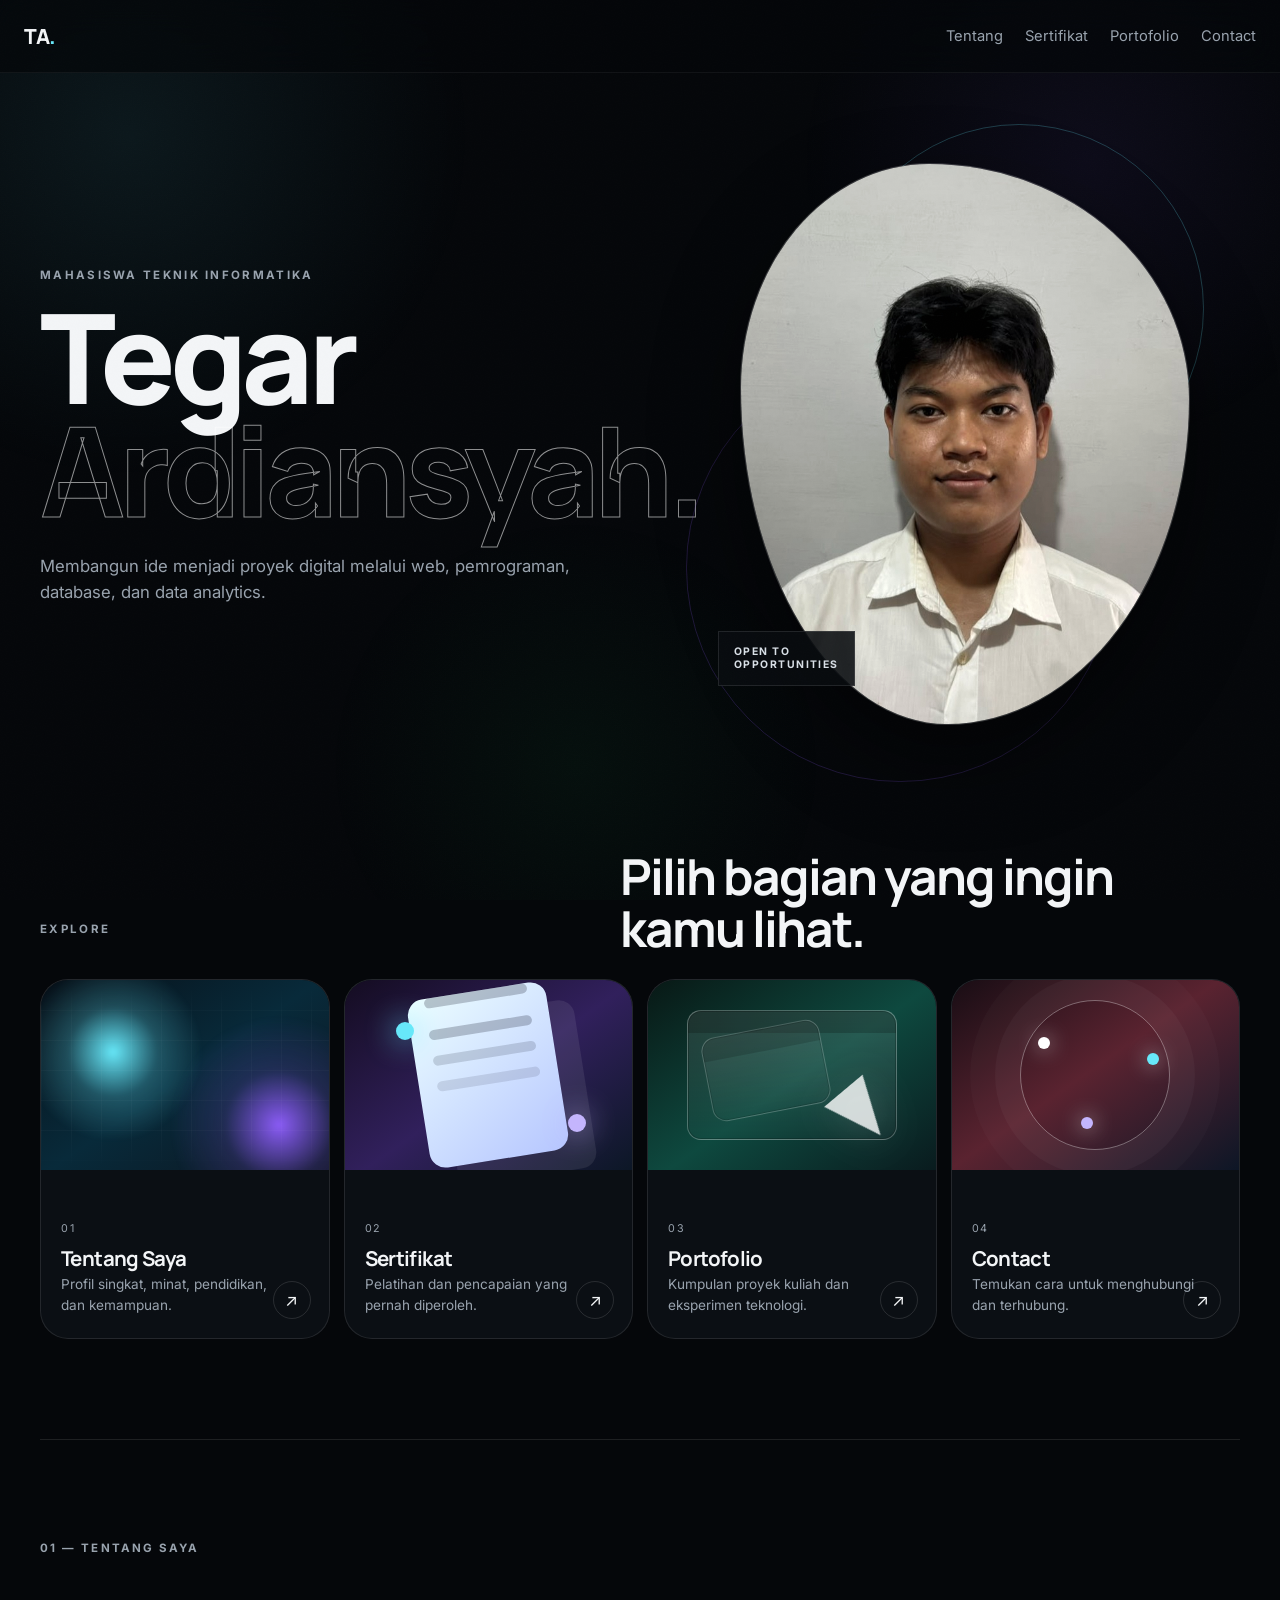
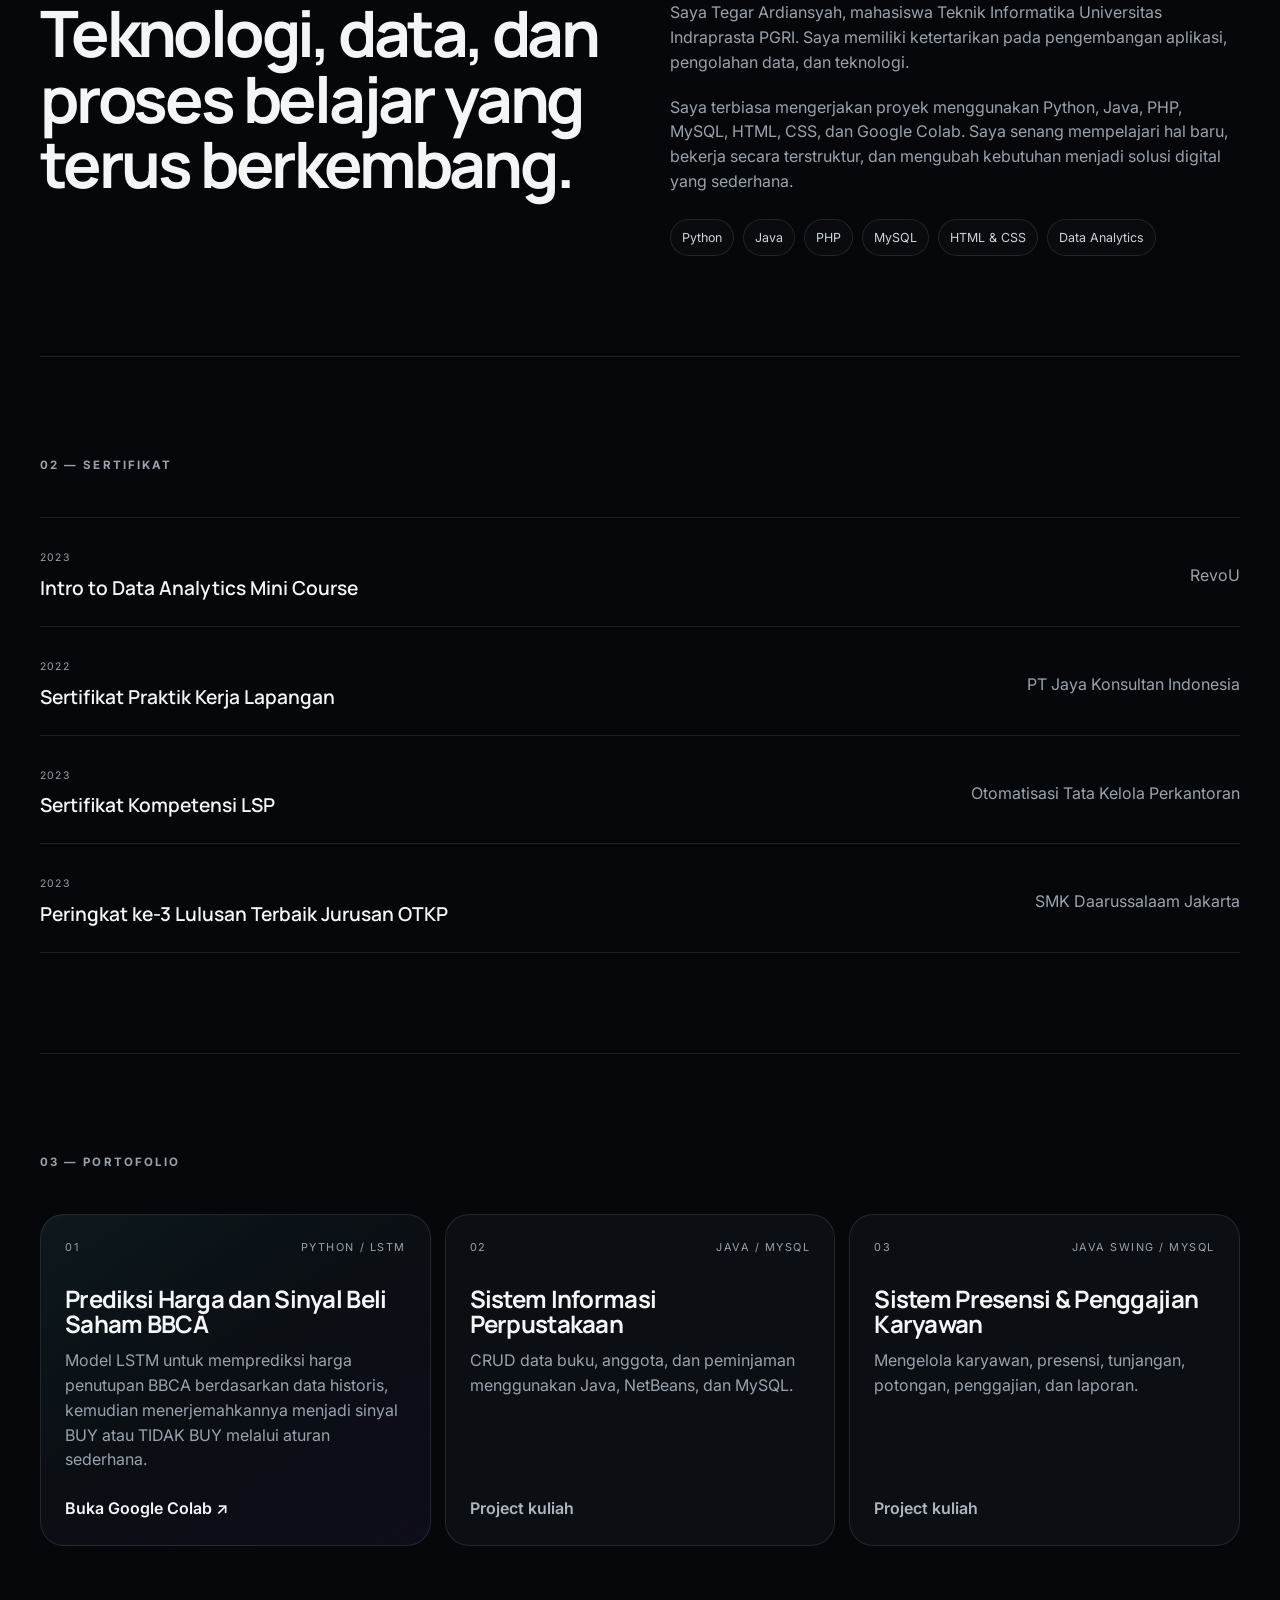
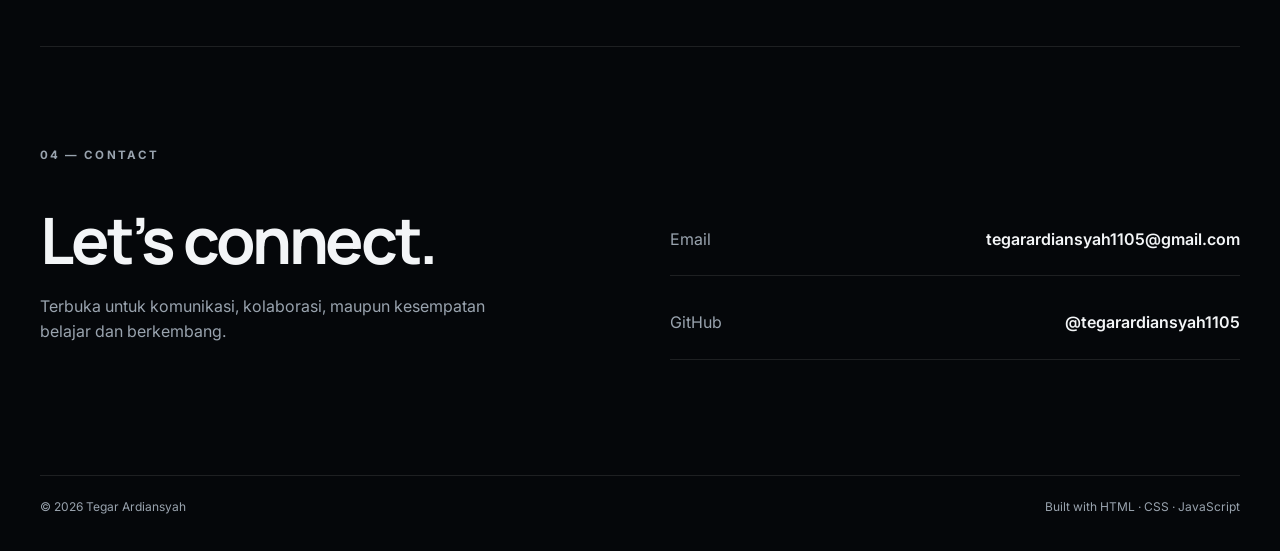
==== index.html @ 15156c23 "Portfolio website" ====
<!DOCTYPE html>
<html lang="id">
<head>
  <meta charset="UTF-8" />
  <meta name="viewport" content="width=device-width, initial-scale=1.0" />
  <meta name="description" content="Portfolio pribadi Tegar Ardiansyah — Mahasiswa Teknik Informatika." />
  <title>Portfolio Tegar Ardiansyah </title>
  <link rel="preconnect" href="https://fonts.googleapis.com">
  <link rel="preconnect" href="https://fonts.gstatic.com" crossorigin>
  <link href="https://fonts.googleapis.com/css2?family=Inter:wght@400;500;600;700&family=Manrope:wght@500;600;700;800&display=swap" rel="stylesheet">
  <link rel="stylesheet" href="style.css" />
</head>
<body>
  <div class="noise" aria-hidden="true"></div>

  <header class="site-header">
    <a class="brand" href="#home">TA<span>.</span></a>
    <nav class="top-nav" aria-label="Navigasi utama">
      <a href="#about">Tentang</a>
      <a href="#certificates">Sertifikat</a>
      <a href="#portfolio">Portofolio</a>
      <a href="#contact">Contact</a>
    </nav>
  </header>

  <main id="home">
    <section class="hero section-shell">
      <div class="hero-copy">
        <p class="eyebrow">MAHASISWA TEKNIK INFORMATIKA</p>
        <h1>Tegar<br><span>Ardiansyah.</span></h1>
        <p class="hero-text">
          Membangun ide menjadi proyek digital melalui web, pemrograman, database,
          dan data analytics.
        </p>
      </div>

      <div class="hero-portrait-wrap">
        <div class="hero-ring ring-one"></div>
        <div class="hero-ring ring-two"></div>
        <div class="hero-portrait">
          <img src="assets/profile.jpg" alt="Foto Tegar Ardiansyah" />
        </div>
        <div class="hero-tag">OPEN TO<br>OPPORTUNITIES</div>
      </div>
    </section>

    <section class="menu-section section-shell" aria-label="Menu portfolio">
      <div class="section-intro">
        <p class="eyebrow">EXPLORE</p>
        <h2>Pilih bagian yang ingin kamu lihat.</h2>
      </div>

      <div class="menu-grid">
        <a class="menu-card card-about" href="#about">
          <div class="card-art art-about" aria-hidden="true">
            <div class="orb orb-a"></div><div class="orb orb-b"></div><div class="grid-lines"></div>
          </div>
          <div class="menu-card-content">
            <span class="menu-index">01</span>
            <h3>Tentang Saya</h3>
            <p>Profil singkat, minat, pendidikan, dan kemampuan.</p>
            <span class="card-arrow">↗</span>
          </div>
        </a>

        <a class="menu-card card-certs" href="#certificates">
          <div class="card-art art-certs" aria-hidden="true">
            <div class="paper"></div><div class="spark spark-1"></div><div class="spark spark-2"></div>
          </div>
          <div class="menu-card-content">
            <span class="menu-index">02</span>
            <h3>Sertifikat</h3>
            <p>Pelatihan dan pencapaian yang pernah diperoleh.</p>
            <span class="card-arrow">↗</span>
          </div>
        </a>

        <a class="menu-card card-projects" href="#portfolio">
          <div class="card-art art-projects" aria-hidden="true">
            <div class="window"></div><div class="window window-small"></div><div class="cursor-shape"></div>
          </div>
          <div class="menu-card-content">
            <span class="menu-index">03</span>
            <h3>Portofolio</h3>
            <p>Kumpulan proyek kuliah dan eksperimen teknologi.</p>
            <span class="card-arrow">↗</span>
          </div>
        </a>

        <a class="menu-card card-contact" href="#contact">
          <div class="card-art art-contact" aria-hidden="true">
            <div class="pulse"></div><div class="mini-dot dot-1"></div><div class="mini-dot dot-2"></div><div class="mini-dot dot-3"></div>
          </div>
          <div class="menu-card-content">
            <span class="menu-index">04</span>
            <h3>Contact</h3>
            <p>Temukan cara untuk menghubungi dan terhubung.</p>
            <span class="card-arrow">↗</span>
          </div>
        </a>
      </div>
    </section>

    <section id="about" class="content-section section-shell">
      <div class="section-label">01 — TENTANG SAYA</div>
      <div class="two-col">
        <div>
          <h2>Teknologi, data, dan proses belajar yang terus berkembang.</h2>
        </div>
        <div class="content-text">
          <p>
            Saya Tegar Ardiansyah, mahasiswa Teknik Informatika Universitas Indraprasta PGRI.
            Saya memiliki ketertarikan pada pengembangan aplikasi, pengolahan data, dan teknologi.
          </p>
          <p>
            Saya terbiasa mengerjakan proyek menggunakan Python, Java, PHP, MySQL, HTML, CSS,
            dan Google Colab. Saya senang mempelajari hal baru, bekerja secara terstruktur,
            dan mengubah kebutuhan menjadi solusi digital yang sederhana.
          </p>
          <div class="skill-pills">
            <span>Python</span><span>Java</span><span>PHP</span><span>MySQL</span><span>HTML & CSS</span><span>Data Analytics</span>
          </div>
        </div>
      </div>
    </section>

    <section id="certificates" class="content-section section-shell">
      <div class="section-label">02 — SERTIFIKAT</div>
      <div class="certificate-list">
        <article class="certificate-item">
          <div><span class="mini-label">2023</span><h3>Intro to Data Analytics Mini Course</h3></div>
          <p>RevoU</p>
        </article>
        <article class="certificate-item">
          <div><span class="mini-label">2022</span><h3>Sertifikat Praktik Kerja Lapangan</h3></div>
          <p>PT Jaya Konsultan Indonesia</p>
        </article>
        <article class="certificate-item">
          <div><span class="mini-label">2023</span><h3>Sertifikat Kompetensi LSP</h3></div>
          <p>Otomatisasi Tata Kelola Perkantoran</p>
        </article>
        <article class="certificate-item">
          <div><span class="mini-label">2023</span><h3>Peringkat ke-3 Lulusan Terbaik Jurusan OTKP</h3></div>
          <p>SMK Daarussalaam Jakarta</p>
        </article>
      </div>
    </section>

    <section id="portfolio" class="content-section section-shell">
      <div class="section-label">03 — PORTOFOLIO</div>
      <div class="project-grid">
        <article class="project-card featured">
          <div class="project-topline"><span>01</span><span>PYTHON / LSTM</span></div>
          <h3>Prediksi Harga dan Sinyal Beli Saham BBCA</h3>
          <p>
            Model LSTM untuk memprediksi harga penutupan BBCA berdasarkan data historis,
            kemudian menerjemahkannya menjadi sinyal BUY atau TIDAK BUY melalui aturan sederhana.
          </p>
          <a class="project-link" href="https://colab.research.google.com/drive/17R1XZGJCWQVvDZsjvyKU3YsIcNLMNIYA?authuser=1" target="_blank" rel="noopener">Buka Google Colab ↗</a>
        </article>

        <article class="project-card">
          <div class="project-topline"><span>02</span><span>JAVA / MYSQL</span></div>
          <h3>Sistem Informasi Perpustakaan</h3>
          <p>CRUD data buku, anggota, dan peminjaman menggunakan Java, NetBeans, dan MySQL.</p>
          <span class="project-link muted">Project kuliah</span>
        </article>

        <article class="project-card">
          <div class="project-topline"><span>03</span><span>JAVA SWING / MYSQL</span></div>
          <h3>Sistem Presensi & Penggajian Karyawan</h3>
          <p>Mengelola karyawan, presensi, tunjangan, potongan, penggajian, dan laporan.</p>
          <span class="project-link muted">Project kuliah</span>
        </article>
      </div>
    </section>

    <section id="contact" class="content-section contact-section section-shell">
      <div class="section-label">04 — CONTACT</div>
      <div class="contact-layout">
        <div>
          <h2>Let’s connect.</h2>
          <p class="contact-note">Terbuka untuk komunikasi, kolaborasi, maupun kesempatan belajar dan berkembang.</p>
        </div>
        <div class="contact-links">
          <a href="mailto:tegarardiansyah1105@gmail.com">
            <span>Email</span><strong>tegarardiansyah1105@gmail.com</strong>
          </a>
          <a href="https://github.com/tegarardiansyah1105" target="_blank" rel="noopener">
            <span>GitHub</span><strong>@tegarardiansyah1105</strong>
          </a>
        </div>
      </div>
    </section>
  </main>

  <footer class="site-footer section-shell">
    <span>© <span id="year"></span> Tegar Ardiansyah</span>
    <span>Built with HTML · CSS · JavaScript</span>
  </footer>

  <script src="script.js"></script>
</body>
</html>
---- style.css ----
:root {
  --bg: #05070a;
  --panel: #0b0f14;
  --panel-2: #10151c;
  --text: #f3f5f7;
  --muted: #99a3ae;
  --line: rgba(255,255,255,.10);
  --accent: #67e8f9;
  --accent-2: #8b5cf6;
  --accent-3: #22c55e;
  --max: 1200px;
  --radius: 28px;
}

* { box-sizing: border-box; }
html { scroll-behavior: smooth; }
body {
  margin: 0;
  font-family: Inter, system-ui, sans-serif;
  background: var(--bg);
  color: var(--text);
  line-height: 1.55;
}
a { color: inherit; text-decoration: none; }
img { max-width: 100%; display: block; }

body::before {
  content: "";
  position: fixed;
  inset: 0;
  pointer-events: none;
  background:
    radial-gradient(circle at 10% 15%, rgba(103,232,249,.08), transparent 25%),
    radial-gradient(circle at 85% 18%, rgba(139,92,246,.07), transparent 22%),
    radial-gradient(circle at 45% 85%, rgba(34,197,94,.05), transparent 24%);
  z-index: -2;
}
.noise { position: fixed; inset: 0; pointer-events:none; opacity:.025; z-index:999; background-image:url("data:image/svg+xml,%3Csvg xmlns='http://www.w3.org/2000/svg' width='180' height='180' viewBox='0 0 180 180'%3E%3Cfilter id='n'%3E%3CfeTurbulence type='fractalNoise' baseFrequency='.9' numOctaves='2' stitchTiles='stitch'/%3E%3C/filter%3E%3Crect width='100%25' height='100%25' filter='url(%23n)' opacity='.55'/%3E%3C/svg%3E"); }

.section-shell { width: min(var(--max), calc(100% - 48px)); margin: 0 auto; }
.site-header {
  position: sticky; top: 0; z-index: 50;
  display:flex; justify-content:space-between; align-items:center;
  padding: 20px 24px;
  background: rgba(5,7,10,.72); backdrop-filter: blur(18px);
  border-bottom: 1px solid rgba(255,255,255,.05);
}
.brand { font-family: Manrope, sans-serif; font-size: 1.3rem; font-weight: 800; letter-spacing: -.04em; }
.brand span { color: var(--accent); }
.top-nav { display:flex; gap: 22px; }
.top-nav a { color: var(--muted); font-size: .92rem; transition: color .25s ease; }
.top-nav a:hover { color: var(--text); }

.hero { min-height: 78vh; display:grid; grid-template-columns: 1.1fr .9fr; gap: 40px; align-items:center; padding: 90px 0 55px; }
.eyebrow { margin:0 0 16px; font-size:.72rem; font-weight:700; letter-spacing:.20em; color:var(--muted); }
.hero h1, .content-section h2 { font-family: Manrope, sans-serif; letter-spacing:-.05em; }
.hero h1 { font-size: clamp(4rem, 10vw, 7.8rem); line-height:.9; margin:0; font-weight:800; }
.hero h1 span { color: transparent; -webkit-text-stroke: 1px rgba(255,255,255,.55); }
.hero-text { max-width: 570px; color: var(--muted); font-size:1.05rem; margin-top: 28px; }
.hero-portrait-wrap { position:relative; width:min(470px,100%); margin-inline:auto; }
.hero-portrait { aspect-ratio: 4 / 5; border-radius: 42% 58% 54% 46% / 40% 42% 58% 60%; overflow:hidden; border:1px solid rgba(255,255,255,.18); box-shadow: 0 35px 80px rgba(0,0,0,.5); position:relative; z-index:2; }
.hero-portrait img { width:100%; height:100%; object-fit:cover; object-position:center 28%; filter:saturate(.9) contrast(1.03); }
.hero-ring { position:absolute; border-radius:50%; border:1px solid rgba(103,232,249,.23); }
.ring-one { width:82%; aspect-ratio:1; right:-3%; top:-7%; }
.ring-two { width:95%; aspect-ratio:1; left:-12%; bottom:-10%; border-color:rgba(139,92,246,.20); }
.hero-tag { position:absolute; left:-5%; bottom:7%; z-index:3; padding:13px 15px; background: rgba(10,13,17,.88); border:1px solid rgba(255,255,255,.1); font-size:.65rem; line-height:1.3; letter-spacing:.14em; font-weight:700; color:#d9e0e7; }

.menu-section { padding: 70px 0 100px; }
.section-intro { display:flex; justify-content:space-between; align-items:end; gap:30px; margin-bottom:25px; }
.section-intro h2 { margin:0; max-width:620px; font: 700 clamp(2rem,4vw,3.1rem)/1.05 Manrope, sans-serif; letter-spacing:-.04em; }
.menu-grid { display:grid; grid-template-columns:repeat(4,1fr); gap:14px; }
.menu-card { position:relative; min-height: 360px; background:var(--panel); border:1px solid var(--line); border-radius:var(--radius); overflow:hidden; display:flex; flex-direction:column; transition:transform .35s cubic-bezier(.2,.7,.2,1), border-color .35s ease, box-shadow .35s ease; }
.menu-card:hover { transform: translateY(-10px); border-color:rgba(255,255,255,.2); box-shadow: 0 30px 70px rgba(0,0,0,.36); }
.card-art { height:190px; position:relative; overflow:hidden; }
.menu-card-content { position:relative; z-index:2; padding:20px 20px 22px; margin-top:auto; }
.menu-index { font-size:.67rem; color:var(--muted); letter-spacing:.15em; }
.menu-card h3 { margin:9px 0 5px; font:700 1.28rem/1.05 Manrope, sans-serif; letter-spacing:-.03em; }
.menu-card p { margin:0; color:var(--muted); font-size:.85rem; max-width:230px; }
.card-arrow { position:absolute; right:18px; bottom:19px; width:38px; height:38px; display:grid; place-items:center; border:1px solid rgba(255,255,255,.12); border-radius:50%; font-size:1.05rem; transition:transform .25s ease, background .25s ease; }
.menu-card:hover .card-arrow { transform:translate(3px,-3px); background:rgba(255,255,255,.06); }

.art-about { background:linear-gradient(145deg, #071018, #082a3a 50%, #0c1520); }
.art-certs { background:linear-gradient(145deg, #140c21, #31205c 52%, #0c1726); }
.art-projects { background:linear-gradient(145deg, #081815, #0e493f 52%, #091b1e); }
.art-contact { background:linear-gradient(145deg, #180d14, #5a2330 48%, #0d1626); }
.orb { position:absolute; border-radius:50%; filter:blur(2px); }
.orb-a { width:180px;height:180px; left:-18px; top:-18px; background:radial-gradient(circle,#67e8f9 0,rgba(103,232,249,.25) 35%,transparent 70%); }
.orb-b { width:220px;height:220px; right:-60px; bottom:-65px; background:radial-gradient(circle,#8b5cf6 0,rgba(139,92,246,.18) 35%,transparent 70%); }
.grid-lines { position:absolute; inset:0; background:linear-gradient(rgba(255,255,255,.1) 1px, transparent 1px), linear-gradient(90deg,rgba(255,255,255,.1) 1px,transparent 1px); background-size:30px 30px; mask-image:linear-gradient(to bottom,transparent 0%,black 20%,black 80%,transparent 100%); opacity:.25; }
.paper { position:absolute; width:140px; height:170px; background:linear-gradient(145deg,#ecfeff,#b6c6ff); border-radius:16px; left:50%; top:50%; transform:translate(-50%,-50%) rotate(-9deg); box-shadow:25px 22px 0 rgba(255,255,255,.08); }
.paper::before, .paper::after { content:""; position:absolute; left:18px; right:18px; height:10px; border-radius:10px; background:rgba(24,30,48,.25); }
.paper::before { top:32px; box-shadow:0 26px 0 rgba(24,30,48,.16), 0 52px 0 rgba(24,30,48,.12); }
.spark { position:absolute; width:18px;height:18px; border-radius:50%; background:#67e8f9; box-shadow:0 0 30px #67e8f9; }
.spark-1 { left:18%; top:22%; }.spark-2 { right:16%; bottom:20%; background:#c4b5fd; box-shadow:0 0 30px #c4b5fd; }
.window { position:absolute; width:210px;height:130px; left:50%;top:50%;transform:translate(-50%,-50%); border:1px solid rgba(255,255,255,.25); border-radius:14px; background:linear-gradient(180deg,rgba(255,255,255,.12),rgba(255,255,255,.02)); box-shadow: inset 0 0 0 1px rgba(0,0,0,.2); }
.window::before { content:""; position:absolute; top:0;left:0;right:0;height:22px;background:rgba(0,0,0,.2); border-radius:14px 14px 0 0; }
.window-small { width:120px;height:85px; left:20%;top:25%; transform:rotate(-11deg); opacity:.7; }
.cursor-shape { position:absolute; width:0;height:0;border-left:25px solid transparent;border-right:25px solid transparent;border-top:58px solid rgba(255,255,255,.8); transform:rotate(-40deg); right:17%;bottom:15%; filter:drop-shadow(0 8px 18px rgba(255,255,255,.18)); }
.pulse { position:absolute;width:150px;height:150px;border-radius:50%;border:1px solid rgba(255,255,255,.35);left:50%;top:50%;transform:translate(-50%,-50%);box-shadow:0 0 0 25px rgba(255,255,255,.03), 0 0 0 50px rgba(255,255,255,.02); }
.mini-dot { width:12px;height:12px;border-radius:50%;position:absolute; background:#fff; box-shadow:0 0 20px rgba(255,255,255,.7); }
.dot-1 { left:30%;top:30%; }.dot-2 { right:28%;top:38%; background:#67e8f9; }.dot-3 { left:45%;bottom:22%; background:#c4b5fd; }

.content-section { padding: 100px 0; border-top:1px solid var(--line); }
.section-label { font-size:.72rem; letter-spacing:.18em; font-weight:700; color:var(--muted); margin-bottom:42px; }
.two-col, .contact-layout { display:grid; grid-template-columns:1fr 1fr; gap:60px; }
.content-section h2 { margin:0; font-size:clamp(2.5rem,5vw,4.6rem); line-height:1.02; }
.content-text p { color:var(--muted); font-size:1rem; margin-top:0; margin-bottom:20px; }
.skill-pills { display:flex; flex-wrap:wrap; gap:9px; margin-top:25px; }
.skill-pills span { padding:8px 11px; border-radius:999px; border:1px solid var(--line); background:rgba(255,255,255,.02); color:#cbd5df; font-size:.78rem; }
.certificate-list { border-top:1px solid var(--line); }
.certificate-item { display:flex; justify-content:space-between; gap:25px; padding:25px 0; border-bottom:1px solid var(--line); }
.certificate-item h3 { margin:7px 0 0; font:600 1.2rem Manrope, sans-serif; }
.certificate-item p { margin:20px 0 0; color:var(--muted); text-align:right; }
.mini-label { font-size:.65rem; letter-spacing:.12em; color:var(--muted); }
.project-grid { display:grid; grid-template-columns:repeat(3,1fr); gap:14px; }
.project-card { background:var(--panel); border:1px solid var(--line); border-radius:24px; padding:24px; min-height:300px; display:flex; flex-direction:column; }
.project-card.featured { background:linear-gradient(145deg,rgba(103,232,249,.08),rgba(11,15,20,1) 48%,rgba(139,92,246,.07)); }
.project-topline { display:flex; justify-content:space-between; gap:12px; color:var(--muted); font-size:.68rem; letter-spacing:.14em; }
.project-card h3 { margin:30px 0 12px; font:700 1.5rem/1.05 Manrope,sans-serif; letter-spacing:-.03em; }
.project-card p { color:var(--muted); margin:0; }
.project-link { margin-top:auto; display:inline-flex; align-items:center; gap:8px; padding-top:24px; font-weight:600; color:var(--text); }
.project-link:hover { color:var(--accent); }
.project-link.muted { color:#aeb6c0; }
.contact-section { padding-bottom: 115px; }
.contact-note { max-width:480px; color:var(--muted); font-size:1rem; margin-top:22px; }
.contact-links { display:grid; gap:14px; }
.contact-links a { padding:20px 0; border-bottom:1px solid var(--line); display:flex; justify-content:space-between; gap:20px; }
.contact-links span { color:var(--muted); }
.contact-links strong { font-weight:600; text-align:right; }
.site-footer { border-top:1px solid var(--line); padding:22px 0 35px; display:flex; justify-content:space-between; gap:20px; color:var(--muted); font-size:.75rem; }

@media (max-width: 980px) {
  .menu-grid { grid-template-columns:repeat(2,1fr); }
  .project-grid { grid-template-columns:1fr; }
}
@media (max-width: 760px) {
  .section-shell { width:min(var(--max), calc(100% - 30px)); }
  .site-header { padding:16px 15px; }
  .top-nav { gap:12px; }
  .top-nav a { font-size:.75rem; }
  .hero { grid-template-columns:1fr; padding-top:55px; }
  .hero-copy { order:1; }.hero-portrait-wrap { order:0; width:min(350px,88vw); }
  .hero h1 { font-size:clamp(3.4rem,16vw,5.5rem); }
  .section-intro, .two-col, .contact-layout { grid-template-columns:1fr; display:grid; gap:20px; }
  .menu-grid { grid-template-columns:1fr; }
  .menu-card { min-height:320px; }
  .certificate-item { display:grid; grid-template-columns:1fr; gap:4px; }
  .certificate-item p { text-align:left; margin:0; }
  .contact-links a { flex-direction:column; }
  .contact-links strong { text-align:left; word-break:break-word; }
  .site-footer { flex-direction:column; }
}
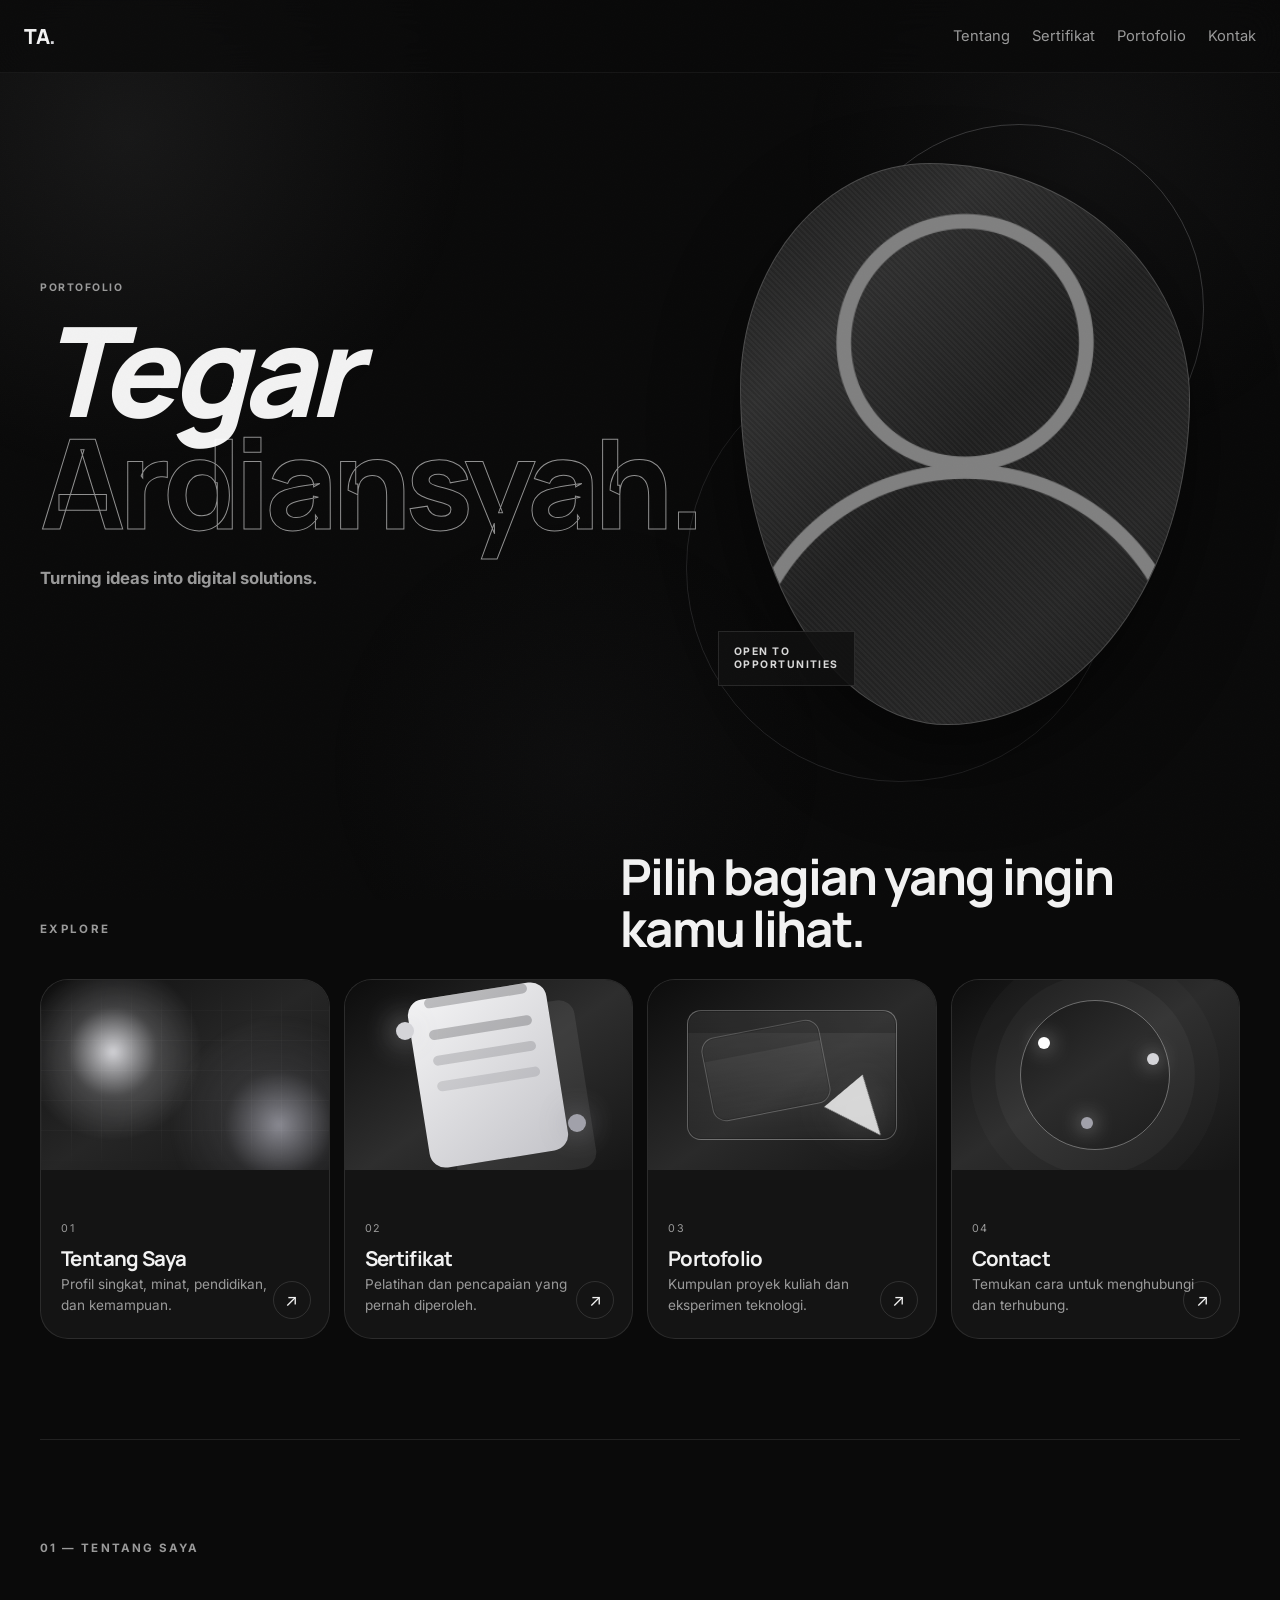
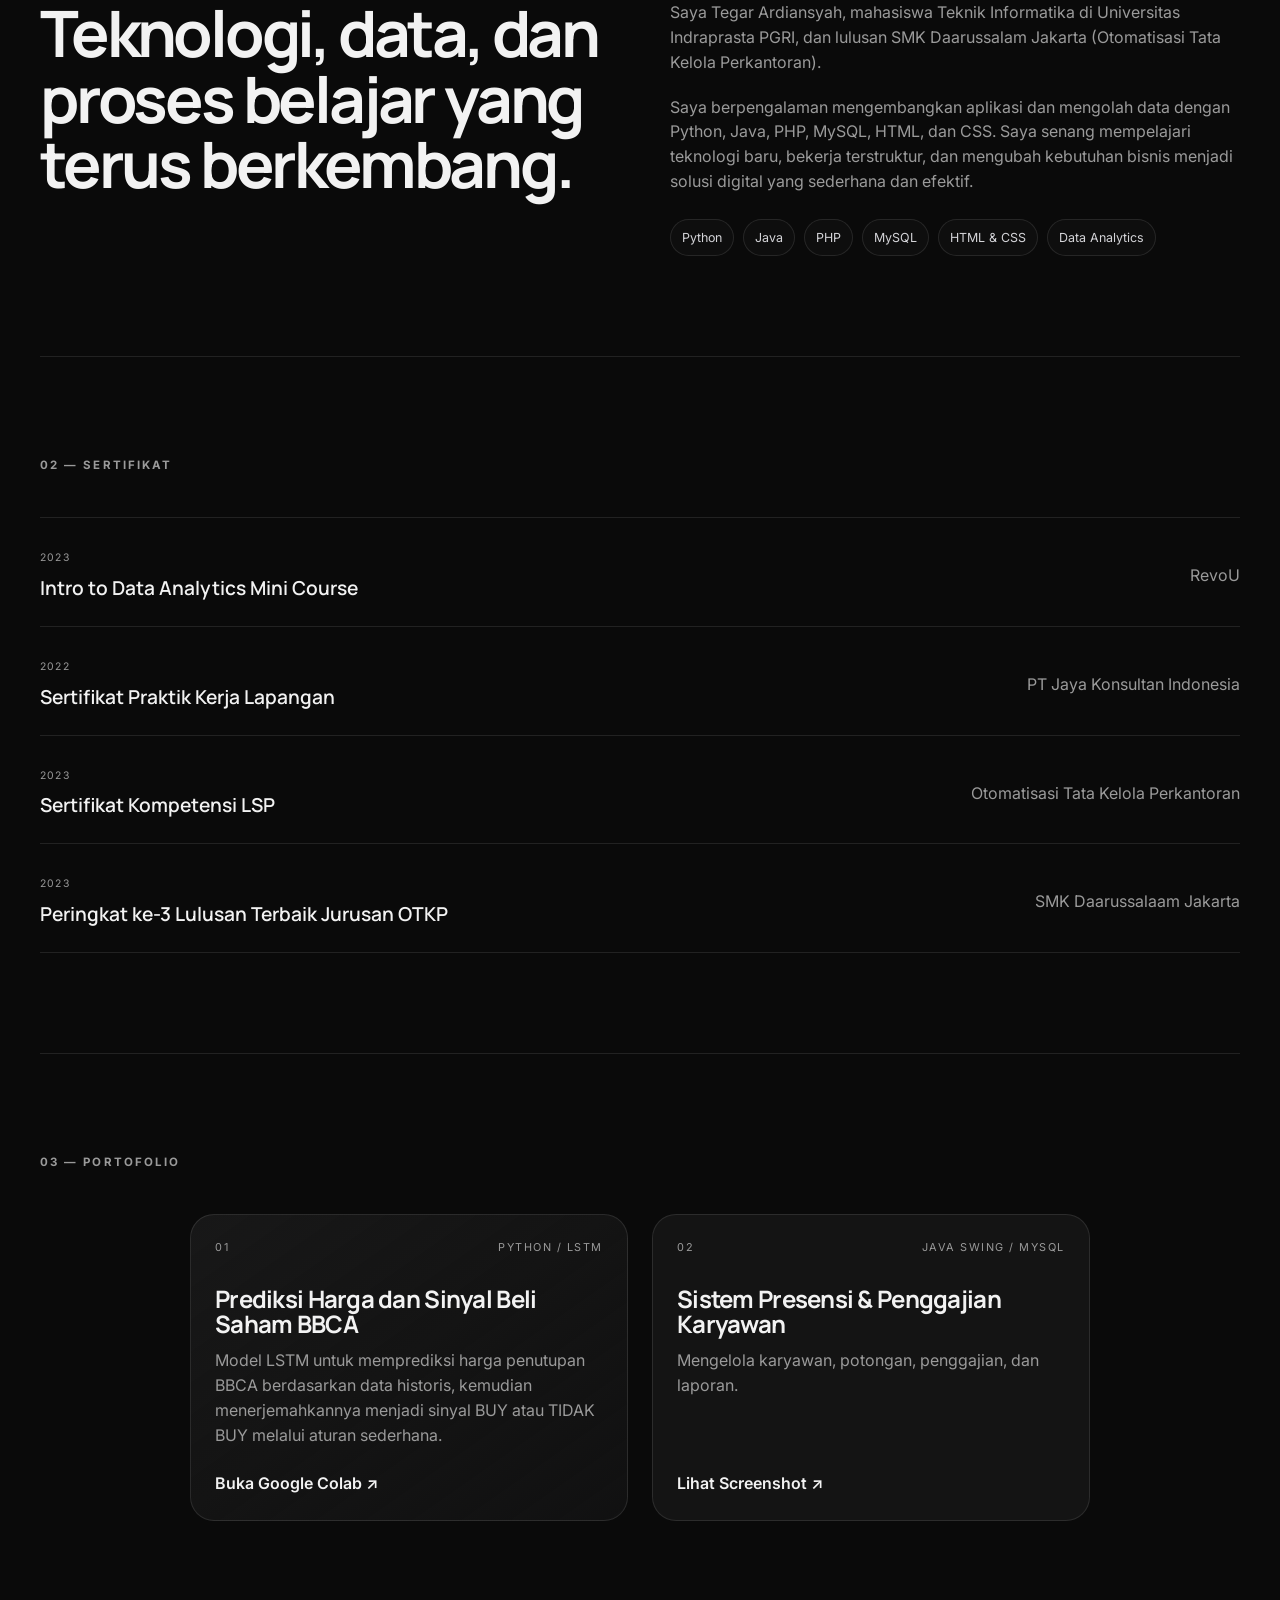
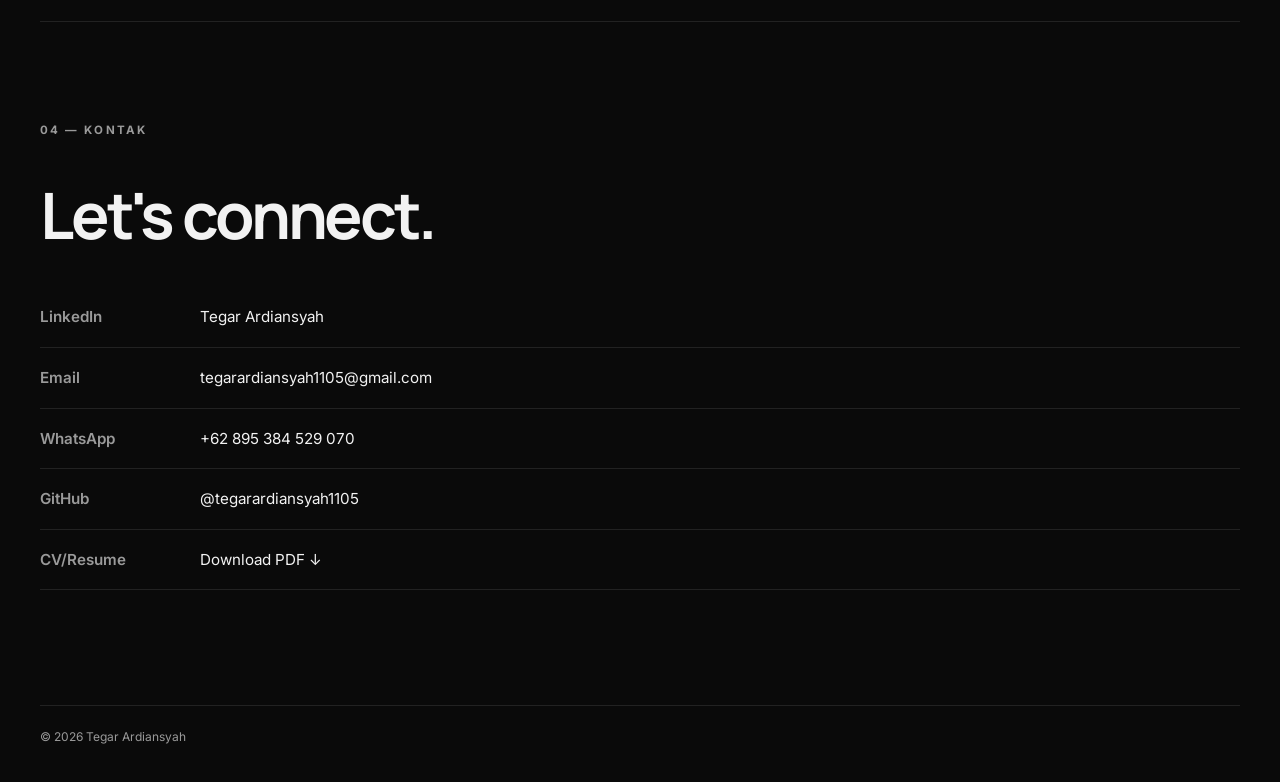
==== commit d920b533: "update portfolio" ====
--- a/index.html
+++ b/index.html
@@ -3,8 +3,8 @@
 <head>
   <meta charset="UTF-8" />
   <meta name="viewport" content="width=device-width, initial-scale=1.0" />
-  <meta name="description" content="Portfolio pribadi Tegar Ardiansyah — Mahasiswa Teknik Informatika." />
-  <title>Portfolio Tegar Ardiansyah </title>
+  <meta name="description" content="--Tegar Ardiansyah--" />
+  <title>Portofolio Tegar Ardiansyah </title>
   <link rel="preconnect" href="https://fonts.googleapis.com">
   <link rel="preconnect" href="https://fonts.gstatic.com" crossorigin>
   <link href="https://fonts.googleapis.com/css2?family=Inter:wght@400;500;600;700&family=Manrope:wght@500;600;700;800&display=swap" rel="stylesheet">
@@ -19,18 +19,17 @@
       <a href="#about">Tentang</a>
       <a href="#certificates">Sertifikat</a>
       <a href="#portfolio">Portofolio</a>
-      <a href="#contact">Contact</a>
+      <a href="#contact">Kontak</a>
     </nav>
   </header>
 
   <main id="home">
     <section class="hero section-shell">
       <div class="hero-copy">
-        <p class="eyebrow">MAHASISWA TEKNIK INFORMATIKA</p>
-        <h1>Tegar<br><span>Ardiansyah.</span></h1>
+        <p class="portfolio-label">PORTOFOLIO</p>
+        <h1><i>Tegar</i><br><span>Ardiansyah.</span></h1>
         <p class="hero-text">
-          Membangun ide menjadi proyek digital melalui web, pemrograman, database,
-          dan data analytics.
+          <b>Turning ideas into digital solutions.</b>
         </p>
       </div>
 
@@ -38,7 +37,7 @@
         <div class="hero-ring ring-one"></div>
         <div class="hero-ring ring-two"></div>
         <div class="hero-portrait">
-          <img src="assets/profile.jpg" alt="Foto Tegar Ardiansyah" />
+          <img src="assets/assets.profile.jpg" alt="Foto" />
         </div>
         <div class="hero-tag">OPEN TO<br>OPPORTUNITIES</div>
       </div>
@@ -109,13 +108,13 @@
         </div>
         <div class="content-text">
           <p>
-            Saya Tegar Ardiansyah, mahasiswa Teknik Informatika Universitas Indraprasta PGRI.
-            Saya memiliki ketertarikan pada pengembangan aplikasi, pengolahan data, dan teknologi.
+            Saya Tegar Ardiansyah, mahasiswa Teknik Informatika di Universitas Indraprasta PGRI, 
+            dan lulusan SMK Daarussalam Jakarta (Otomatisasi Tata Kelola Perkantoran).
           </p>
           <p>
-            Saya terbiasa mengerjakan proyek menggunakan Python, Java, PHP, MySQL, HTML, CSS,
-            dan Google Colab. Saya senang mempelajari hal baru, bekerja secara terstruktur,
-            dan mengubah kebutuhan menjadi solusi digital yang sederhana.
+            Saya berpengalaman mengembangkan aplikasi dan mengolah data dengan Python, Java, PHP, MySQL, HTML,
+            dan CSS. Saya senang mempelajari teknologi baru, bekerja terstruktur, dan mengubah kebutuhan bisnis 
+            menjadi solusi digital yang sederhana dan efektif.
           </p>
           <div class="skill-pills">
             <span>Python</span><span>Java</span><span>PHP</span><span>MySQL</span><span>HTML & CSS</span><span>Data Analytics</span>
@@ -127,24 +126,37 @@
     <section id="certificates" class="content-section section-shell">
       <div class="section-label">02 — SERTIFIKAT</div>
       <div class="certificate-list">
-        <article class="certificate-item">
+        <article class="certificate-item" data-cert="cert1">
           <div><span class="mini-label">2023</span><h3>Intro to Data Analytics Mini Course</h3></div>
           <p>RevoU</p>
-        </article>
-        <article class="certificate-item">
+          <span class="cert-hint">Klik untuk lihat sertifikat</span>
+        </article>
+        <article class="certificate-item" data-cert="cert2">
           <div><span class="mini-label">2022</span><h3>Sertifikat Praktik Kerja Lapangan</h3></div>
           <p>PT Jaya Konsultan Indonesia</p>
-        </article>
-        <article class="certificate-item">
+          <span class="cert-hint">Klik untuk lihat sertifikat</span>
+        </article>
+        <article class="certificate-item" data-cert="cert3">
           <div><span class="mini-label">2023</span><h3>Sertifikat Kompetensi LSP</h3></div>
           <p>Otomatisasi Tata Kelola Perkantoran</p>
-        </article>
-        <article class="certificate-item">
+          <span class="cert-hint">Klik untuk lihat sertifikat</span>
+        </article>
+        <article class="certificate-item" data-cert="cert4">
           <div><span class="mini-label">2023</span><h3>Peringkat ke-3 Lulusan Terbaik Jurusan OTKP</h3></div>
           <p>SMK Daarussalaam Jakarta</p>
-        </article>
-      </div>
-    </section>
+          <span class="cert-hint">Klik untuk lihat sertifikat</span>
+        </article>
+      </div>
+    </section>
+
+    <!-- Modal untuk menampilkan sertifikat -->
+    <div id="cert-modal" class="cert-modal">
+      <div class="cert-modal-overlay"></div>
+      <div class="cert-modal-content">
+        <button class="cert-modal-close">&times;</button>
+        <img id="cert-image" src="" alt="Sertifikat" />
+      </div>
+    </div>
 
     <section id="portfolio" class="content-section section-shell">
       <div class="section-label">03 — PORTOFOLIO</div>
@@ -156,38 +168,51 @@
             Model LSTM untuk memprediksi harga penutupan BBCA berdasarkan data historis,
             kemudian menerjemahkannya menjadi sinyal BUY atau TIDAK BUY melalui aturan sederhana.
           </p>
-          <a class="project-link" href="https://colab.research.google.com/drive/17R1XZGJCWQVvDZsjvyKU3YsIcNLMNIYA?authuser=1" target="_blank" rel="noopener">Buka Google Colab ↗</a>
-        </article>
-
-        <article class="project-card">
-          <div class="project-topline"><span>02</span><span>JAVA / MYSQL</span></div>
-          <h3>Sistem Informasi Perpustakaan</h3>
-          <p>CRUD data buku, anggota, dan peminjaman menggunakan Java, NetBeans, dan MySQL.</p>
-          <span class="project-link muted">Project kuliah</span>
-        </article>
-
-        <article class="project-card">
-          <div class="project-topline"><span>03</span><span>JAVA SWING / MYSQL</span></div>
+          <a class="project-link" href="https://colab.research.google.com/drive/1E12eVBjyRJW5mieoF2InKq4ipH2Xnr5z#scrollTo=GbngzHoCekBw" target="_blank" rel="noopener">Buka Google Colab ↗</a>
+        </article>
+
+        <article class="project-card" data-project="proj2">
+          <div class="project-topline"><span>02</span><span>JAVA SWING / MYSQL</span></div>
           <h3>Sistem Presensi & Penggajian Karyawan</h3>
-          <p>Mengelola karyawan, presensi, tunjangan, potongan, penggajian, dan laporan.</p>
-          <span class="project-link muted">Project kuliah</span>
-        </article>
-      </div>
-    </section>
+          <p>Mengelola karyawan, potongan, penggajian, dan laporan.</p>
+          <span class="project-link">Lihat Screenshot ↗</span>
+        </article>
+      </div>
+    </section>
+
+    <!-- Modal untuk menampilkan project screenshot -->
+    <div id="project-modal" class="project-modal">
+      <div class="project-modal-overlay"></div>
+      <div class="project-modal-content">
+        <button class="project-modal-close">&times;</button>
+        <img id="project-image" src="" alt="Project Screenshot" />
+      </div>
+    </div>
 
     <section id="contact" class="content-section contact-section section-shell">
-      <div class="section-label">04 — CONTACT</div>
+      <div class="section-label">04 — KONTAK</div>
       <div class="contact-layout">
-        <div>
-          <h2>Let’s connect.</h2>
-          <p class="contact-note">Terbuka untuk komunikasi, kolaborasi, maupun kesempatan belajar dan berkembang.</p>
-        </div>
+        <h2>Let's connect.</h2>
         <div class="contact-links">
+          <a href="https://www.linkedin.com/in/tegar-ardiansyah-85959b347/" target="_blank" rel="noopener">
+            <span class="contact-label">LinkedIn</span>
+            <span class="contact-value">Tegar Ardiansyah</span>
+          </a>
           <a href="mailto:tegarardiansyah1105@gmail.com">
-            <span>Email</span><strong>tegarardiansyah1105@gmail.com</strong>
+            <span class="contact-label">Email</span>
+            <span class="contact-value">tegarardiansyah1105@gmail.com</span>
+          </a>
+          <a href="https://wa.me/62895384529070" target="_blank" rel="noopener">
+            <span class="contact-label">WhatsApp</span>
+            <span class="contact-value">+62 895 384 529 070</span>
           </a>
           <a href="https://github.com/tegarardiansyah1105" target="_blank" rel="noopener">
-            <span>GitHub</span><strong>@tegarardiansyah1105</strong>
+            <span class="contact-label">GitHub</span>
+            <span class="contact-value">@tegarardiansyah1105</span>
+          </a>
+          <a href="assets/CV_Tegar_Ardiansyah.pdf" download>
+            <span class="contact-label">CV/Resume</span>
+            <span class="contact-value">Download PDF ↓</span>
           </a>
         </div>
       </div>
@@ -196,9 +221,8 @@
 
   <footer class="site-footer section-shell">
     <span>© <span id="year"></span> Tegar Ardiansyah</span>
-    <span>Built with HTML · CSS · JavaScript</span>
   </footer>
 
   <script src="script.js"></script>
 </body>
-</html>
+</html>
--- a/style.css
+++ b/style.css
@@ -1,13 +1,13 @@
 :root {
-  --bg: #05070a;
-  --panel: #0b0f14;
-  --panel-2: #10151c;
-  --text: #f3f5f7;
-  --muted: #99a3ae;
+  --bg: #0a0a0a;
+  --panel: #141414;
+  --panel-2: #1c1c1c;
+  --text: #f2f2f2;
+  --muted: #9a9a9a;
   --line: rgba(255,255,255,.10);
-  --accent: #67e8f9;
-  --accent-2: #8b5cf6;
-  --accent-3: #22c55e;
+  --accent: #d4d4d8;
+  --accent-2: #8a8a92;
+  --accent-3: #52525b;
   --max: 1200px;
   --radius: 28px;
 }
@@ -30,9 +30,9 @@
   inset: 0;
   pointer-events: none;
   background:
-    radial-gradient(circle at 10% 15%, rgba(103,232,249,.08), transparent 25%),
-    radial-gradient(circle at 85% 18%, rgba(139,92,246,.07), transparent 22%),
-    radial-gradient(circle at 45% 85%, rgba(34,197,94,.05), transparent 24%);
+    radial-gradient(circle at 10% 15%, rgba(212,212,216,.07), transparent 25%),
+    radial-gradient(circle at 85% 18%, rgba(138,138,146,.06), transparent 22%),
+    radial-gradient(circle at 45% 85%, rgba(82,82,91,.06), transparent 24%);
   z-index: -2;
 }
 .noise { position: fixed; inset: 0; pointer-events:none; opacity:.025; z-index:999; background-image:url("data:image/svg+xml,%3Csvg xmlns='http://www.w3.org/2000/svg' width='180' height='180' viewBox='0 0 180 180'%3E%3Cfilter id='n'%3E%3CfeTurbulence type='fractalNoise' baseFrequency='.9' numOctaves='2' stitchTiles='stitch'/%3E%3C/filter%3E%3Crect width='100%25' height='100%25' filter='url(%23n)' opacity='.55'/%3E%3C/svg%3E"); }
@@ -42,7 +42,7 @@
   position: sticky; top: 0; z-index: 50;
   display:flex; justify-content:space-between; align-items:center;
   padding: 20px 24px;
-  background: rgba(5,7,10,.72); backdrop-filter: blur(18px);
+  background: rgba(10,10,10,.72); backdrop-filter: blur(18px);
   border-bottom: 1px solid rgba(255,255,255,.05);
 }
 .brand { font-family: Manrope, sans-serif; font-size: 1.3rem; font-weight: 800; letter-spacing: -.04em; }
@@ -52,25 +52,27 @@
 .top-nav a:hover { color: var(--text); }
 
 .hero { min-height: 78vh; display:grid; grid-template-columns: 1.1fr .9fr; gap: 40px; align-items:center; padding: 90px 0 55px; }
+.portfolio-label { margin:0 0 16px; font-size:.65rem; font-weight:700; letter-spacing:.15em; color:var(--muted); text-transform:uppercase; }
 .eyebrow { margin:0 0 16px; font-size:.72rem; font-weight:700; letter-spacing:.20em; color:var(--muted); }
 .hero h1, .content-section h2 { font-family: Manrope, sans-serif; letter-spacing:-.05em; }
 .hero h1 { font-size: clamp(4rem, 10vw, 7.8rem); line-height:.9; margin:0; font-weight:800; }
 .hero h1 span { color: transparent; -webkit-text-stroke: 1px rgba(255,255,255,.55); }
 .hero-text { max-width: 570px; color: var(--muted); font-size:1.05rem; margin-top: 28px; }
 .hero-portrait-wrap { position:relative; width:min(470px,100%); margin-inline:auto; }
-.hero-portrait { aspect-ratio: 4 / 5; border-radius: 42% 58% 54% 46% / 40% 42% 58% 60%; overflow:hidden; border:1px solid rgba(255,255,255,.18); box-shadow: 0 35px 80px rgba(0,0,0,.5); position:relative; z-index:2; }
-.hero-portrait img { width:100%; height:100%; object-fit:cover; object-position:center 28%; filter:saturate(.9) contrast(1.03); }
-.hero-ring { position:absolute; border-radius:50%; border:1px solid rgba(103,232,249,.23); }
+.hero-portrait { aspect-ratio: 4 / 5; border-radius: 42% 58% 54% 46% / 40% 42% 58% 60%; overflow:hidden; border:1px solid rgba(255,255,255,.18); box-shadow: 0 35px 80px rgba(0,0,0,.5); position:relative; z-index:2; background:linear-gradient(135deg, #1a1a1a 0%, #2d2d2d 25%, #1f1f1f 50%, #252525 75%, #1a1a1a 100%); }
+.hero-portrait::before { content:""; position:absolute; inset:0; background:repeating-linear-gradient(45deg, rgba(255,255,255,.03) 0px, rgba(255,255,255,.03) 2px, transparent 2px, transparent 4px); pointer-events:none; }
+.hero-portrait img { width:100%; height:100%; object-fit:cover; object-position:center 28%; filter:saturate(.9) contrast(1.03); position:relative; z-index:1; }
+.hero-ring { position:absolute; border-radius:50%; border:1px solid rgba(212,212,216,.22); }
 .ring-one { width:82%; aspect-ratio:1; right:-3%; top:-7%; }
-.ring-two { width:95%; aspect-ratio:1; left:-12%; bottom:-10%; border-color:rgba(139,92,246,.20); }
-.hero-tag { position:absolute; left:-5%; bottom:7%; z-index:3; padding:13px 15px; background: rgba(10,13,17,.88); border:1px solid rgba(255,255,255,.1); font-size:.65rem; line-height:1.3; letter-spacing:.14em; font-weight:700; color:#d9e0e7; }
+.ring-two { width:95%; aspect-ratio:1; left:-12%; bottom:-10%; border-color:rgba(138,138,146,.20); }
+.hero-tag { position:absolute; left:-5%; bottom:7%; z-index:3; padding:13px 15px; background: rgba(16,16,16,.88); border:1px solid rgba(255,255,255,.1); font-size:.65rem; line-height:1.3; letter-spacing:.14em; font-weight:700; color:#d9d9d9; }
 
 .menu-section { padding: 70px 0 100px; }
 .section-intro { display:flex; justify-content:space-between; align-items:end; gap:30px; margin-bottom:25px; }
 .section-intro h2 { margin:0; max-width:620px; font: 700 clamp(2rem,4vw,3.1rem)/1.05 Manrope, sans-serif; letter-spacing:-.04em; }
 .menu-grid { display:grid; grid-template-columns:repeat(4,1fr); gap:14px; }
 .menu-card { position:relative; min-height: 360px; background:var(--panel); border:1px solid var(--line); border-radius:var(--radius); overflow:hidden; display:flex; flex-direction:column; transition:transform .35s cubic-bezier(.2,.7,.2,1), border-color .35s ease, box-shadow .35s ease; }
-.menu-card:hover { transform: translateY(-10px); border-color:rgba(255,255,255,.2); box-shadow: 0 30px 70px rgba(0,0,0,.36); }
+.menu-card:hover { transform: translateY(-10px); border-color:rgba(255,255,255,.2); box-shadow: 0 30px 70px rgba(0,0,0,.45); }
 .card-art { height:190px; position:relative; overflow:hidden; }
 .menu-card-content { position:relative; z-index:2; padding:20px 20px 22px; margin-top:auto; }
 .menu-index { font-size:.67rem; color:var(--muted); letter-spacing:.15em; }
@@ -79,26 +81,26 @@
 .card-arrow { position:absolute; right:18px; bottom:19px; width:38px; height:38px; display:grid; place-items:center; border:1px solid rgba(255,255,255,.12); border-radius:50%; font-size:1.05rem; transition:transform .25s ease, background .25s ease; }
 .menu-card:hover .card-arrow { transform:translate(3px,-3px); background:rgba(255,255,255,.06); }
 
-.art-about { background:linear-gradient(145deg, #071018, #082a3a 50%, #0c1520); }
-.art-certs { background:linear-gradient(145deg, #140c21, #31205c 52%, #0c1726); }
-.art-projects { background:linear-gradient(145deg, #081815, #0e493f 52%, #091b1e); }
-.art-contact { background:linear-gradient(145deg, #180d14, #5a2330 48%, #0d1626); }
+.art-about { background:linear-gradient(145deg, #0e0e0e, #262626 50%, #141414); }
+.art-certs { background:linear-gradient(145deg, #0c0c0c, #2e2e2e 52%, #161616); }
+.art-projects { background:linear-gradient(145deg, #0c0c0c, #2a2a2a 52%, #131313); }
+.art-contact { background:linear-gradient(145deg, #0d0d0d, #2c2c2c 48%, #151515); }
 .orb { position:absolute; border-radius:50%; filter:blur(2px); }
-.orb-a { width:180px;height:180px; left:-18px; top:-18px; background:radial-gradient(circle,#67e8f9 0,rgba(103,232,249,.25) 35%,transparent 70%); }
-.orb-b { width:220px;height:220px; right:-60px; bottom:-65px; background:radial-gradient(circle,#8b5cf6 0,rgba(139,92,246,.18) 35%,transparent 70%); }
+.orb-a { width:180px;height:180px; left:-18px; top:-18px; background:radial-gradient(circle,#d4d4d8 0,rgba(212,212,216,.22) 35%,transparent 70%); }
+.orb-b { width:220px;height:220px; right:-60px; bottom:-65px; background:radial-gradient(circle,#8a8a92 0,rgba(138,138,146,.16) 35%,transparent 70%); }
 .grid-lines { position:absolute; inset:0; background:linear-gradient(rgba(255,255,255,.1) 1px, transparent 1px), linear-gradient(90deg,rgba(255,255,255,.1) 1px,transparent 1px); background-size:30px 30px; mask-image:linear-gradient(to bottom,transparent 0%,black 20%,black 80%,transparent 100%); opacity:.25; }
-.paper { position:absolute; width:140px; height:170px; background:linear-gradient(145deg,#ecfeff,#b6c6ff); border-radius:16px; left:50%; top:50%; transform:translate(-50%,-50%) rotate(-9deg); box-shadow:25px 22px 0 rgba(255,255,255,.08); }
-.paper::before, .paper::after { content:""; position:absolute; left:18px; right:18px; height:10px; border-radius:10px; background:rgba(24,30,48,.25); }
-.paper::before { top:32px; box-shadow:0 26px 0 rgba(24,30,48,.16), 0 52px 0 rgba(24,30,48,.12); }
-.spark { position:absolute; width:18px;height:18px; border-radius:50%; background:#67e8f9; box-shadow:0 0 30px #67e8f9; }
-.spark-1 { left:18%; top:22%; }.spark-2 { right:16%; bottom:20%; background:#c4b5fd; box-shadow:0 0 30px #c4b5fd; }
+.paper { position:absolute; width:140px; height:170px; background:linear-gradient(145deg,#f4f4f5,#c4c4c9); border-radius:16px; left:50%; top:50%; transform:translate(-50%,-50%) rotate(-9deg); box-shadow:25px 22px 0 rgba(255,255,255,.08); }
+.paper::before, .paper::after { content:""; position:absolute; left:18px; right:18px; height:10px; border-radius:10px; background:rgba(30,30,32,.25); }
+.paper::before { top:32px; box-shadow:0 26px 0 rgba(30,30,32,.16), 0 52px 0 rgba(30,30,32,.12); }
+.spark { position:absolute; width:18px;height:18px; border-radius:50%; background:#d4d4d8; box-shadow:0 0 30px #d4d4d8; }
+.spark-1 { left:18%; top:22%; }.spark-2 { right:16%; bottom:20%; background:#a1a1aa; box-shadow:0 0 30px #a1a1aa; }
 .window { position:absolute; width:210px;height:130px; left:50%;top:50%;transform:translate(-50%,-50%); border:1px solid rgba(255,255,255,.25); border-radius:14px; background:linear-gradient(180deg,rgba(255,255,255,.12),rgba(255,255,255,.02)); box-shadow: inset 0 0 0 1px rgba(0,0,0,.2); }
 .window::before { content:""; position:absolute; top:0;left:0;right:0;height:22px;background:rgba(0,0,0,.2); border-radius:14px 14px 0 0; }
 .window-small { width:120px;height:85px; left:20%;top:25%; transform:rotate(-11deg); opacity:.7; }
 .cursor-shape { position:absolute; width:0;height:0;border-left:25px solid transparent;border-right:25px solid transparent;border-top:58px solid rgba(255,255,255,.8); transform:rotate(-40deg); right:17%;bottom:15%; filter:drop-shadow(0 8px 18px rgba(255,255,255,.18)); }
 .pulse { position:absolute;width:150px;height:150px;border-radius:50%;border:1px solid rgba(255,255,255,.35);left:50%;top:50%;transform:translate(-50%,-50%);box-shadow:0 0 0 25px rgba(255,255,255,.03), 0 0 0 50px rgba(255,255,255,.02); }
 .mini-dot { width:12px;height:12px;border-radius:50%;position:absolute; background:#fff; box-shadow:0 0 20px rgba(255,255,255,.7); }
-.dot-1 { left:30%;top:30%; }.dot-2 { right:28%;top:38%; background:#67e8f9; }.dot-3 { left:45%;bottom:22%; background:#c4b5fd; }
+.dot-1 { left:30%;top:30%; }.dot-2 { right:28%;top:38%; background:#d4d4d8; }.dot-3 { left:45%;bottom:22%; background:#a1a1aa; }
 
 .content-section { padding: 100px 0; border-top:1px solid var(--line); }
 .section-label { font-size:.72rem; letter-spacing:.18em; font-weight:700; color:var(--muted); margin-bottom:42px; }
@@ -106,32 +108,65 @@
 .content-section h2 { margin:0; font-size:clamp(2.5rem,5vw,4.6rem); line-height:1.02; }
 .content-text p { color:var(--muted); font-size:1rem; margin-top:0; margin-bottom:20px; }
 .skill-pills { display:flex; flex-wrap:wrap; gap:9px; margin-top:25px; }
-.skill-pills span { padding:8px 11px; border-radius:999px; border:1px solid var(--line); background:rgba(255,255,255,.02); color:#cbd5df; font-size:.78rem; }
+.skill-pills span { padding:8px 11px; border-radius:999px; border:1px solid var(--line); background:rgba(255,255,255,.02); color:#d4d4d8; font-size:.78rem; }
 .certificate-list { border-top:1px solid var(--line); }
-.certificate-item { display:flex; justify-content:space-between; gap:25px; padding:25px 0; border-bottom:1px solid var(--line); }
+.certificate-item { display:flex; justify-content:space-between; gap:25px; padding:25px 0; border-bottom:1px solid var(--line); cursor:pointer; transition: opacity .25s ease; }
+.certificate-item:hover { opacity:.8; }
 .certificate-item h3 { margin:7px 0 0; font:600 1.2rem Manrope, sans-serif; }
 .certificate-item p { margin:20px 0 0; color:var(--muted); text-align:right; }
+.cert-hint { display:none; font-size:.7rem; color:var(--accent); letter-spacing:.08em; margin-top:8px; }
+.certificate-item:hover .cert-hint { display:inline; }
 .mini-label { font-size:.65rem; letter-spacing:.12em; color:var(--muted); }
-.project-grid { display:grid; grid-template-columns:repeat(3,1fr); gap:14px; }
-.project-card { background:var(--panel); border:1px solid var(--line); border-radius:24px; padding:24px; min-height:300px; display:flex; flex-direction:column; }
-.project-card.featured { background:linear-gradient(145deg,rgba(103,232,249,.08),rgba(11,15,20,1) 48%,rgba(139,92,246,.07)); }
+
+/* Modal Styling */
+.cert-modal { display:none; position:fixed; inset:0; z-index:1000; }
+.cert-modal.active { display:flex; align-items:center; justify-content:center; }
+.cert-modal-overlay { position:absolute; inset:0; background:rgba(0,0,0,.85); backdrop-filter:blur(4px); }
+.cert-modal-content { position:relative; z-index:10; background:var(--panel); border:1px solid var(--line); border-radius:var(--radius); padding:24px; max-width:90%; max-height:90vh; overflow:auto; box-shadow:0 25px 50px rgba(0,0,0,.5); }
+.cert-modal-content img { width:100%; height:auto; display:block; border-radius:16px; }
+.cert-modal-close { position:absolute; top:16px; right:16px; background:rgba(255,255,255,.1); border:1px solid rgba(255,255,255,.2); color:var(--text); font-size:28px; width:40px; height:40px; border-radius:50%; cursor:pointer; display:flex; align-items:center; justify-content:center; transition:background .25s ease, transform .25s ease; z-index:11; padding:0; }
+.cert-modal-close:hover { background:rgba(255,255,255,.15); transform:rotate(90deg); }
+
+@media (max-width: 760px) {
+  .cert-modal-content { max-width:95%; max-height:85vh; padding:16px; }
+  .cert-modal-close { width:36px; height:36px; font-size:24px; }
+}
+.project-grid { display:grid; grid-template-columns:repeat(2,1fr); gap:24px; max-width:900px; margin:0 auto; }
+.project-card { background:var(--panel); border:1px solid var(--line); border-radius:24px; padding:24px; min-height:300px; display:flex; flex-direction:column; transition: transform .25s ease, border-color .25s ease; }
+.project-card:hover { transform: translateY(-5px); border-color:rgba(255,255,255,.15); }
+.project-card[data-project] { cursor:pointer; }
+.project-card.featured { background:linear-gradient(145deg,rgba(212,212,216,.07),rgba(20,20,20,1) 48%,rgba(138,138,146,.06)); }
 .project-topline { display:flex; justify-content:space-between; gap:12px; color:var(--muted); font-size:.68rem; letter-spacing:.14em; }
 .project-card h3 { margin:30px 0 12px; font:700 1.5rem/1.05 Manrope,sans-serif; letter-spacing:-.03em; }
 .project-card p { color:var(--muted); margin:0; }
-.project-link { margin-top:auto; display:inline-flex; align-items:center; gap:8px; padding-top:24px; font-weight:600; color:var(--text); }
+.project-link { margin-top:auto; display:inline-flex; align-items:center; gap:8px; padding-top:24px; font-weight:600; color:var(--text); transition: color .25s ease; }
 .project-link:hover { color:var(--accent); }
-.project-link.muted { color:#aeb6c0; }
+.project-link.muted { color:#9a9a9a; }
+
+/* Project Modal Styling */
+.project-modal { display:none; position:fixed; inset:0; z-index:1000; }
+.project-modal.active { display:flex; align-items:center; justify-content:center; }
+.project-modal-overlay { position:absolute; inset:0; background:rgba(0,0,0,.85); backdrop-filter:blur(4px); }
+.project-modal-content { position:relative; z-index:10; background:var(--panel); border:1px solid var(--line); border-radius:var(--radius); padding:24px; max-width:90%; max-height:90vh; overflow:auto; box-shadow:0 25px 50px rgba(0,0,0,.5); }
+.project-modal-content img { width:100%; height:auto; display:block; border-radius:16px; }
+.project-modal-close { position:absolute; top:16px; right:16px; background:rgba(255,255,255,.1); border:1px solid rgba(255,255,255,.2); color:var(--text); font-size:28px; width:40px; height:40px; border-radius:50%; cursor:pointer; display:flex; align-items:center; justify-content:center; transition:background .25s ease, transform .25s ease; z-index:11; padding:0; }
+.project-modal-close:hover { background:rgba(255,255,255,.15); transform:rotate(90deg); }
+
 .contact-section { padding-bottom: 115px; }
+.contact-layout { display:flex; flex-direction:column; gap:40px; }
+.contact-layout h2 { margin:0; font-size:clamp(2.5rem,5vw,4.6rem); line-height:1.02; }
 .contact-note { max-width:480px; color:var(--muted); font-size:1rem; margin-top:22px; }
-.contact-links { display:grid; gap:14px; }
-.contact-links a { padding:20px 0; border-bottom:1px solid var(--line); display:flex; justify-content:space-between; gap:20px; }
-.contact-links span { color:var(--muted); }
-.contact-links strong { font-weight:600; text-align:right; }
+.contact-links { display:flex; flex-direction:column; gap:0; }
+.contact-links a { padding:18px 0; border-bottom:1px solid var(--line); display:flex; gap:40px; align-items:center; transition: all .25s ease; }
+.contact-links a:hover { padding-left:8px; }
+.contact-label { color:var(--muted); font-size:.95rem; min-width:120px; font-weight:600; }
+.contact-value { color:var(--text); font-size:.95rem; word-break:break-word; }
+.contact-links a:hover .contact-value { color:var(--accent); }
 .site-footer { border-top:1px solid var(--line); padding:22px 0 35px; display:flex; justify-content:space-between; gap:20px; color:var(--muted); font-size:.75rem; }
 
 @media (max-width: 980px) {
   .menu-grid { grid-template-columns:repeat(2,1fr); }
-  .project-grid { grid-template-columns:1fr; }
+  .project-grid { grid-template-columns:1fr; max-width:100%; }
 }
 @media (max-width: 760px) {
   .section-shell { width:min(var(--max), calc(100% - 30px)); }
@@ -141,12 +176,17 @@
   .hero { grid-template-columns:1fr; padding-top:55px; }
   .hero-copy { order:1; }.hero-portrait-wrap { order:0; width:min(350px,88vw); }
   .hero h1 { font-size:clamp(3.4rem,16vw,5.5rem); }
-  .section-intro, .two-col, .contact-layout { grid-template-columns:1fr; display:grid; gap:20px; }
+  .section-intro, .contact-layout { grid-template-columns:1fr; display:grid; gap:20px; }
   .menu-grid { grid-template-columns:1fr; }
   .menu-card { min-height:320px; }
+  .project-grid { grid-template-columns:1fr; }
+  .two-col { grid-template-columns:1fr; gap:20px; }
   .certificate-item { display:grid; grid-template-columns:1fr; gap:4px; }
   .certificate-item p { text-align:left; margin:0; }
-  .contact-links a { flex-direction:column; }
-  .contact-links strong { text-align:left; word-break:break-word; }
+  .contact-links a { flex-direction:column; gap:8px; align-items:flex-start; }
+  .contact-label { min-width:auto; }
   .site-footer { flex-direction:column; }
-}
+  .project-modal-content { max-width:95%; max-height:85vh; padding:16px; }
+  .project-modal-close { width:36px; height:36px; font-size:24px; }
+  .cert-modal-content { max-width:95%; max-height:85vh; padding:16px; }
+}
